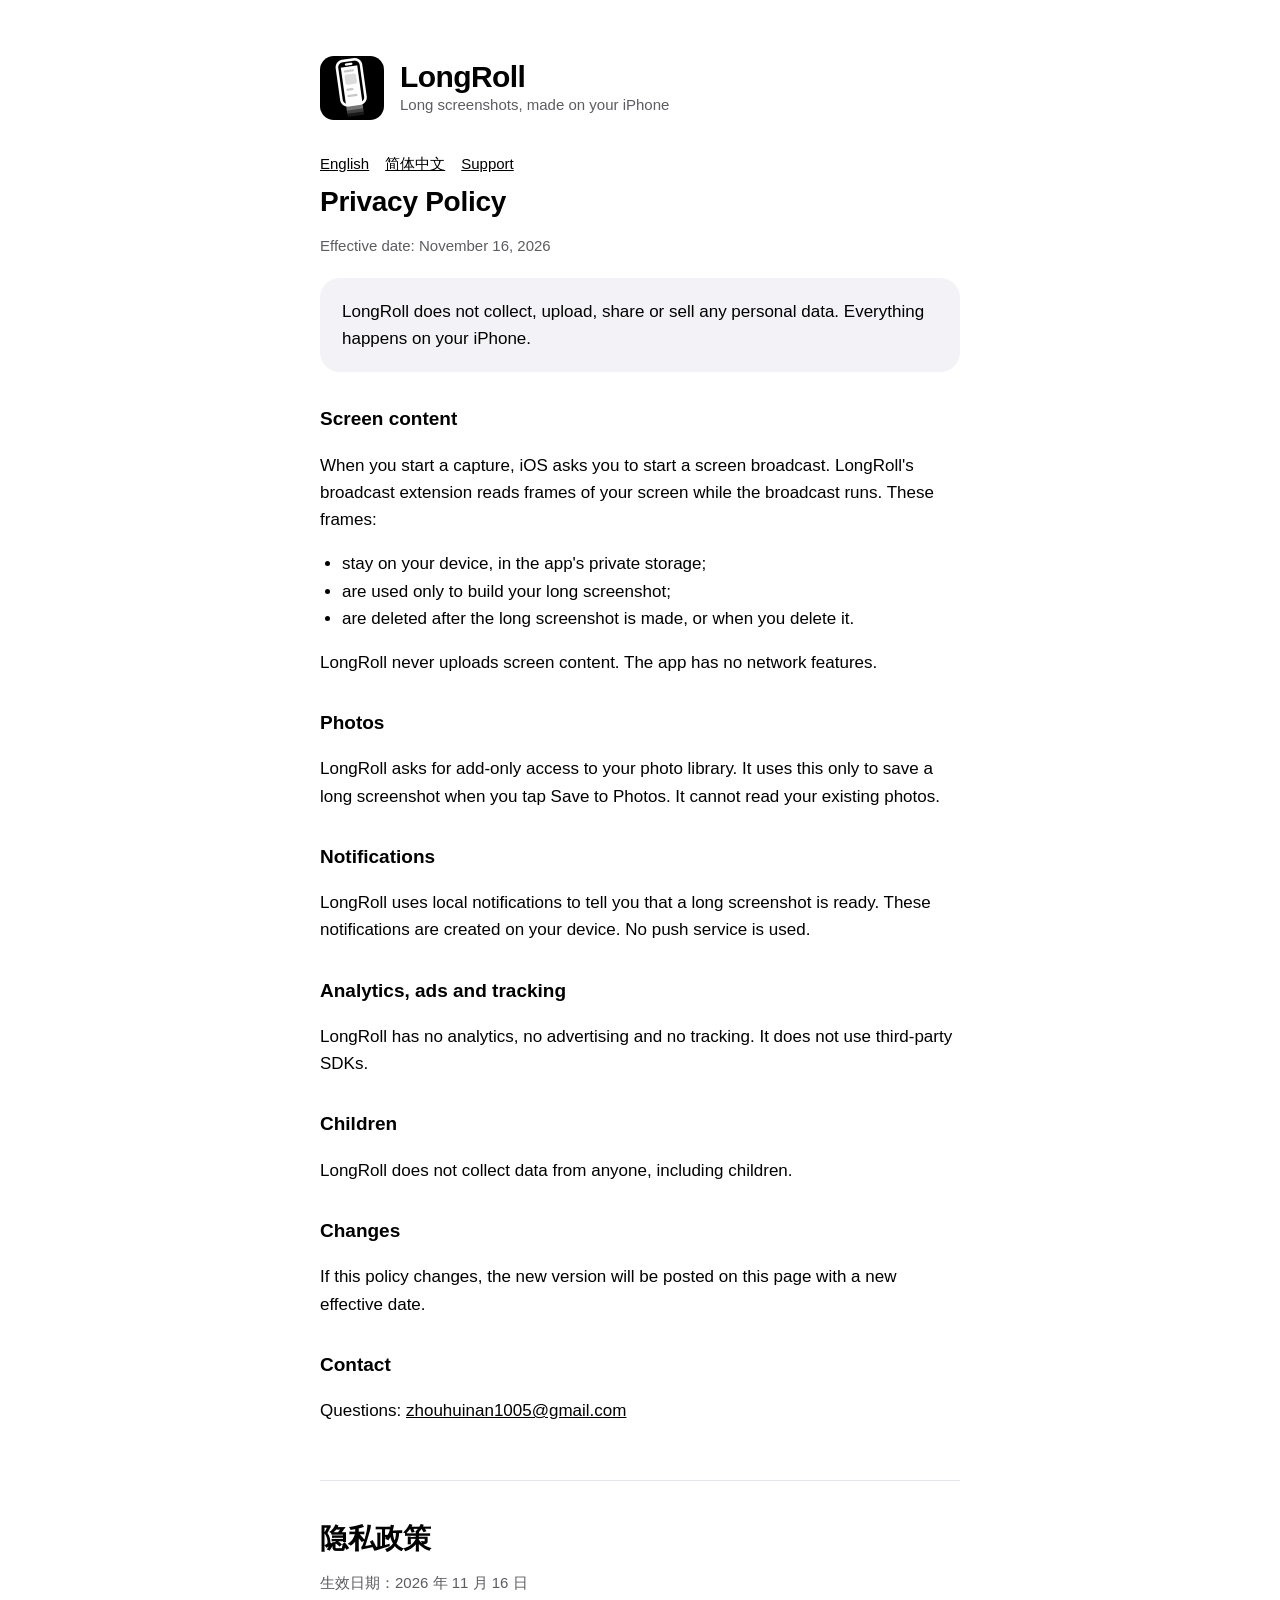
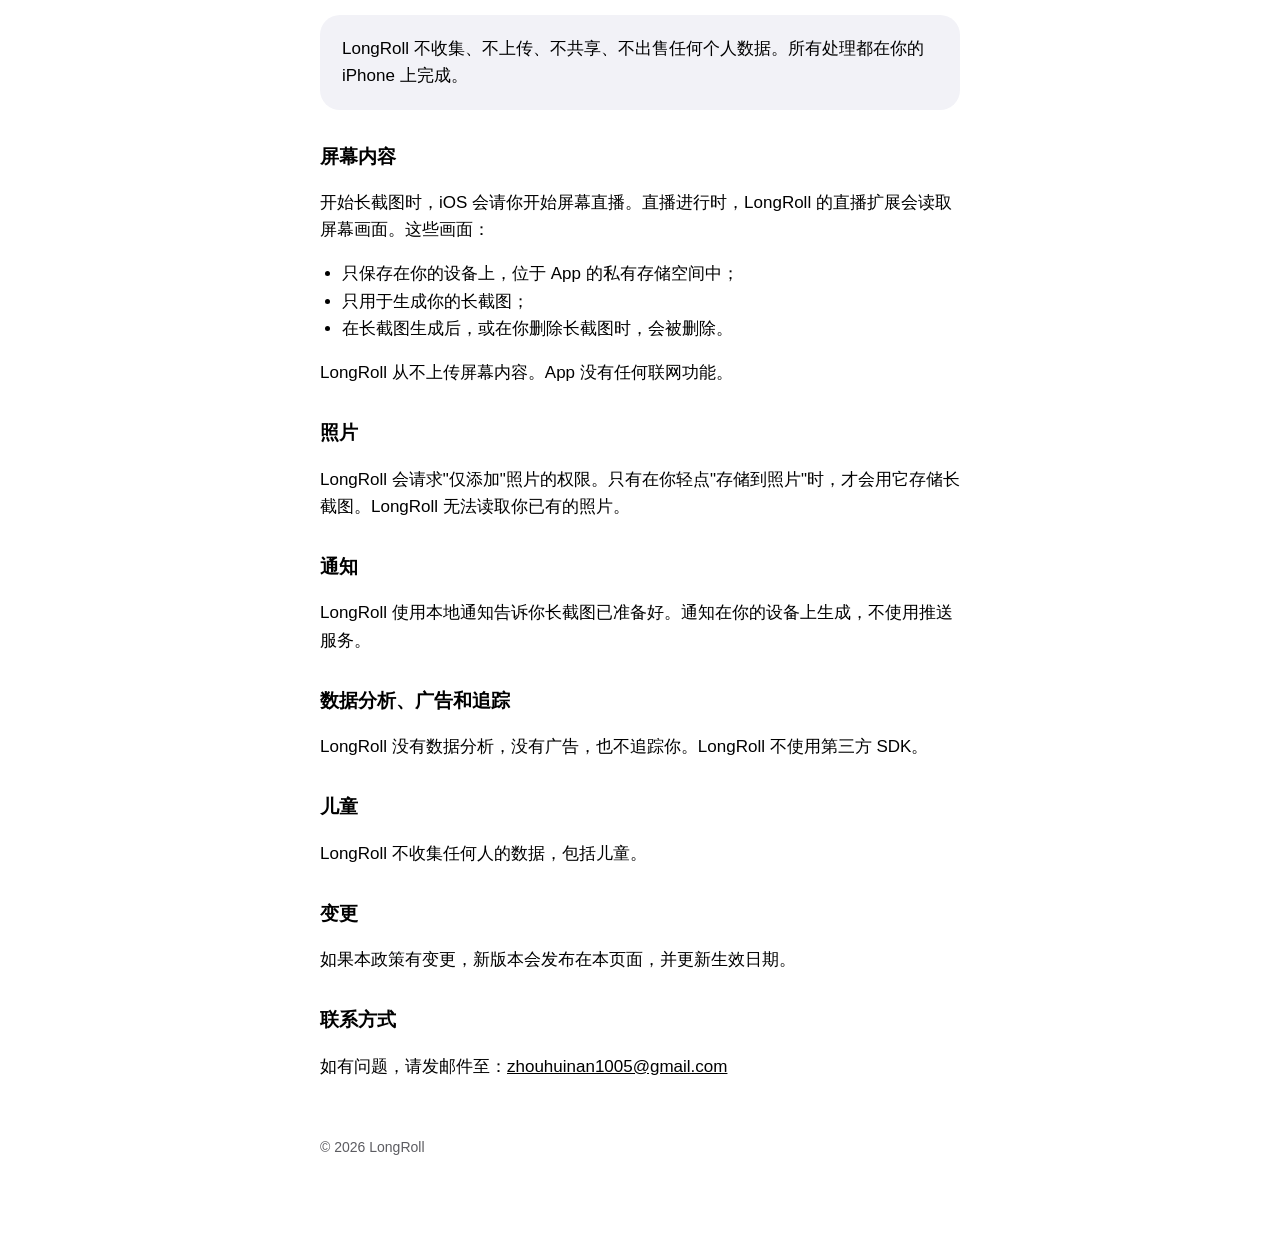
==== privacy.html @ 87465821 "LongRoll support and privacy pages" ====
<!doctype html>
<html lang="en">
<head>
<meta charset="utf-8">
<meta name="viewport" content="width=device-width, initial-scale=1">
<title>LongRoll Privacy Policy</title>
<link rel="stylesheet" href="style.css">
</head>
<body>
<main>
<header>
<img src="icon.png" alt="LongRoll app icon">
<div>
<div class="name">LongRoll</div>
<div class="tag">Long screenshots, made on your iPhone</div>
</div>
</header>

<nav class="lang"><a href="#en">English</a><a href="#zh">简体中文</a><a href="./">Support</a></nav>

<section id="en" lang="en">
<h1>Privacy Policy</h1>
<p class="muted">Effective date: November 16, 2026</p>

<div class="card">LongRoll does not collect, upload, share or sell any personal data. Everything happens on your iPhone.</div>

<h2>Screen content</h2>
<p>When you start a capture, iOS asks you to start a screen broadcast. LongRoll's broadcast extension reads frames of your screen while the broadcast runs. These frames:</p>
<ul>
<li>stay on your device, in the app's private storage;</li>
<li>are used only to build your long screenshot;</li>
<li>are deleted after the long screenshot is made, or when you delete it.</li>
</ul>
<p>LongRoll never uploads screen content. The app has no network features.</p>

<h2>Photos</h2>
<p>LongRoll asks for add-only access to your photo library. It uses this only to save a long screenshot when you tap Save to Photos. It cannot read your existing photos.</p>

<h2>Notifications</h2>
<p>LongRoll uses local notifications to tell you that a long screenshot is ready. These notifications are created on your device. No push service is used.</p>

<h2>Analytics, ads and tracking</h2>
<p>LongRoll has no analytics, no advertising and no tracking. It does not use third-party SDKs.</p>

<h2>Children</h2>
<p>LongRoll does not collect data from anyone, including children.</p>

<h2>Changes</h2>
<p>If this policy changes, the new version will be posted on this page with a new effective date.</p>

<h2>Contact</h2>
<p>Questions: <a href="mailto:zhouhuinan1005@gmail.com">zhouhuinan1005@gmail.com</a></p>
</section>

<section id="zh" lang="zh-Hans">
<h1>隐私政策</h1>
<p class="muted">生效日期：2026 年 11 月 16 日</p>

<div class="card">LongRoll 不收集、不上传、不共享、不出售任何个人数据。所有处理都在你的 iPhone 上完成。</div>

<h2>屏幕内容</h2>
<p>开始长截图时，iOS 会请你开始屏幕直播。直播进行时，LongRoll 的直播扩展会读取屏幕画面。这些画面：</p>
<ul>
<li>只保存在你的设备上，位于 App 的私有存储空间中；</li>
<li>只用于生成你的长截图；</li>
<li>在长截图生成后，或在你删除长截图时，会被删除。</li>
</ul>
<p>LongRoll 从不上传屏幕内容。App 没有任何联网功能。</p>

<h2>照片</h2>
<p>LongRoll 会请求"仅添加"照片的权限。只有在你轻点"存储到照片"时，才会用它存储长截图。LongRoll 无法读取你已有的照片。</p>

<h2>通知</h2>
<p>LongRoll 使用本地通知告诉你长截图已准备好。通知在你的设备上生成，不使用推送服务。</p>

<h2>数据分析、广告和追踪</h2>
<p>LongRoll 没有数据分析，没有广告，也不追踪你。LongRoll 不使用第三方 SDK。</p>

<h2>儿童</h2>
<p>LongRoll 不收集任何人的数据，包括儿童。</p>

<h2>变更</h2>
<p>如果本政策有变更，新版本会发布在本页面，并更新生效日期。</p>

<h2>联系方式</h2>
<p>如有问题，请发邮件至：<a href="mailto:zhouhuinan1005@gmail.com">zhouhuinan1005@gmail.com</a></p>
</section>

<footer>© 2026 LongRoll</footer>
</main>
</body>
</html>
---- style.css ----
:root {
  color-scheme: light dark;
  --bg: #ffffff;
  --fg: #000000;
  --muted: #5c5c61;
  --card: #f2f2f7;
  --line: #e5e5ea;
}
@media (prefers-color-scheme: dark) {
  :root {
    --bg: #000000;
    --fg: #ffffff;
    --muted: #a1a1a6;
    --card: #1c1c1e;
    --line: #2c2c2e;
  }
}
* { box-sizing: border-box; }
body {
  margin: 0;
  background: var(--bg);
  color: var(--fg);
  font: 17px/1.6 -apple-system, BlinkMacSystemFont, "Segoe UI", "PingFang SC",
    "Hiragino Sans GB", "Microsoft YaHei", Helvetica, Arial, sans-serif;
  -webkit-text-size-adjust: 100%;
}
main {
  max-width: 680px;
  margin: 0 auto;
  padding: 56px 20px 80px;
}
header {
  display: flex;
  align-items: center;
  gap: 16px;
  margin-bottom: 32px;
}
header img {
  width: 64px;
  height: 64px;
  border-radius: 14px;
}
header .name {
  font-size: 30px;
  font-weight: 800;
  letter-spacing: -0.02em;
  line-height: 1.1;
}
header .tag { color: var(--muted); font-size: 15px; }
h1 { font-size: 28px; line-height: 1.25; margin: 0 0 8px; letter-spacing: -0.01em; }
h2 { font-size: 19px; margin: 32px 0 6px; }
p, li { color: var(--fg); }
.muted { color: var(--muted); font-size: 15px; }
ul { padding-left: 22px; }
a { color: inherit; }
.card {
  background: var(--card);
  border-radius: 20px;
  padding: 20px 22px;
  margin: 20px 0;
}
nav.lang {
  display: flex;
  gap: 16px;
  font-size: 15px;
  margin-bottom: 8px;
}
section + section {
  margin-top: 56px;
  padding-top: 40px;
  border-top: 1px solid var(--line);
}
footer {
  margin-top: 56px;
  font-size: 14px;
  color: var(--muted);
}
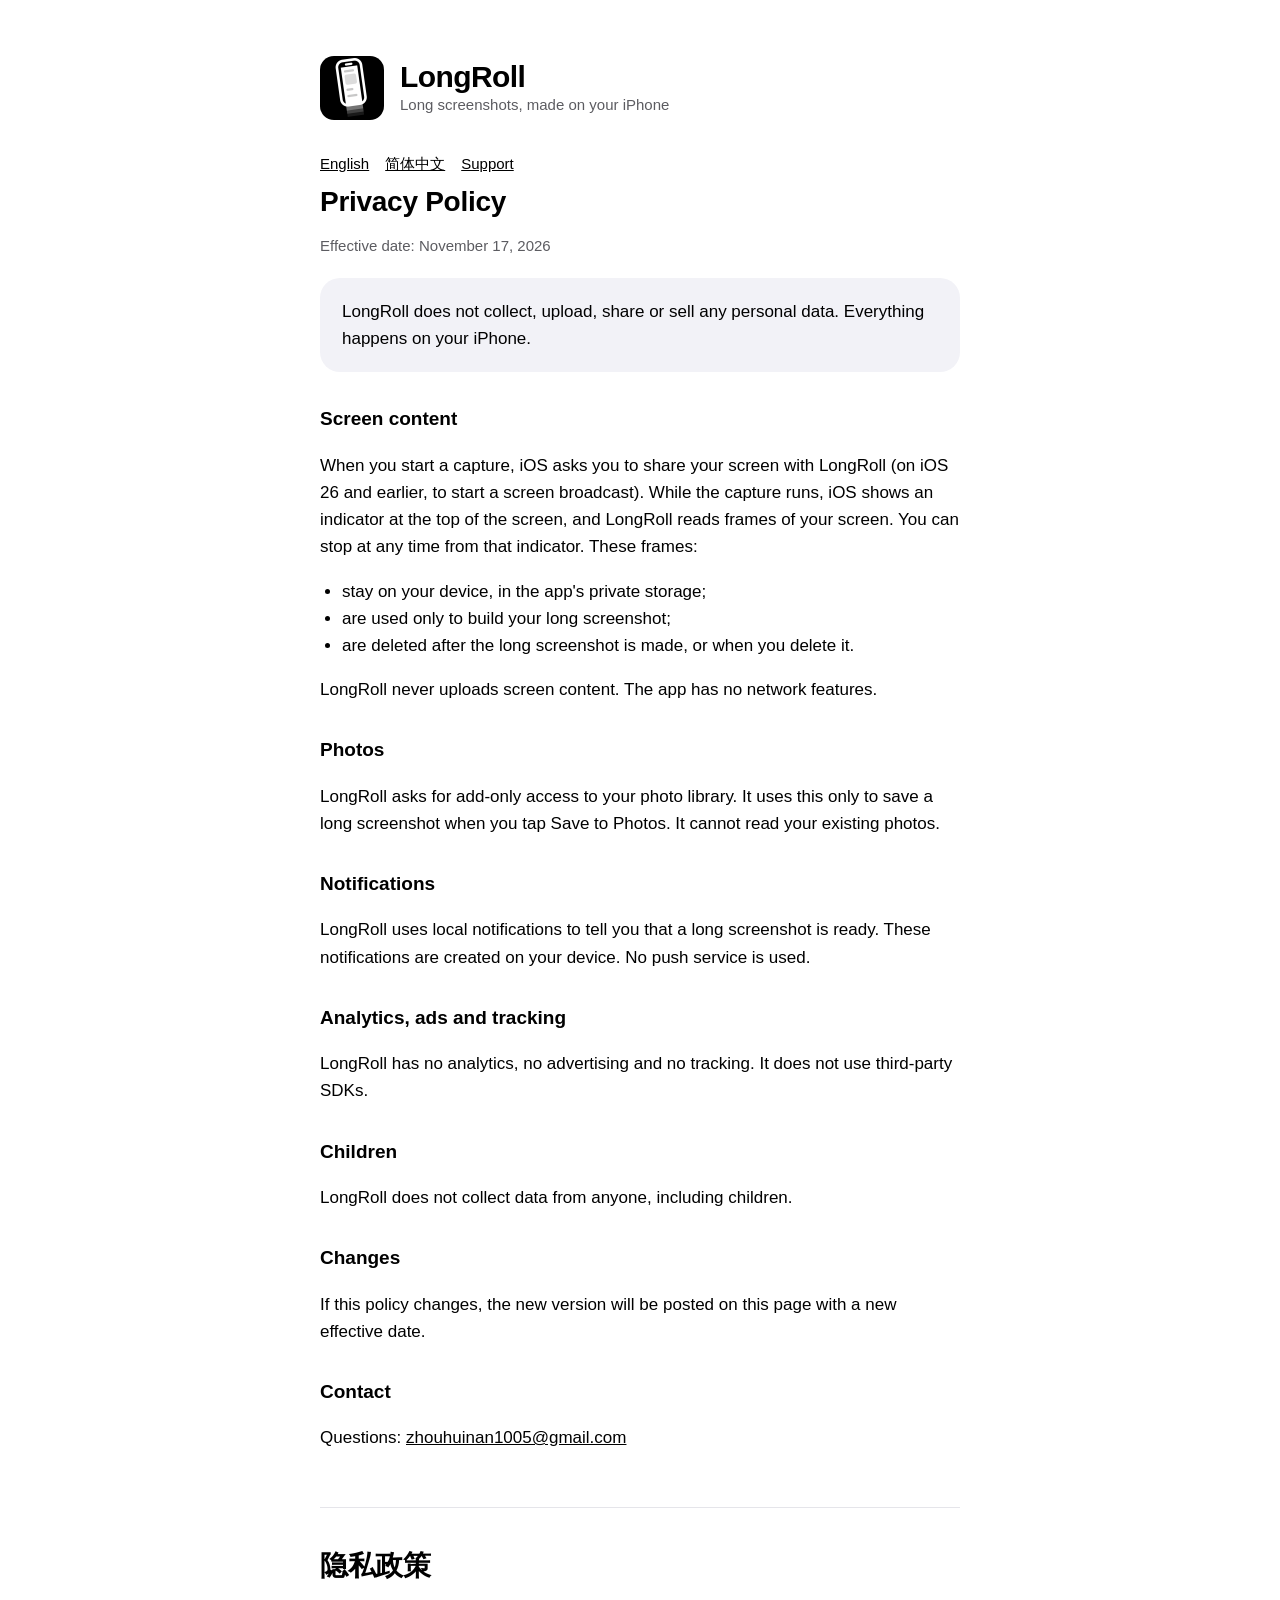
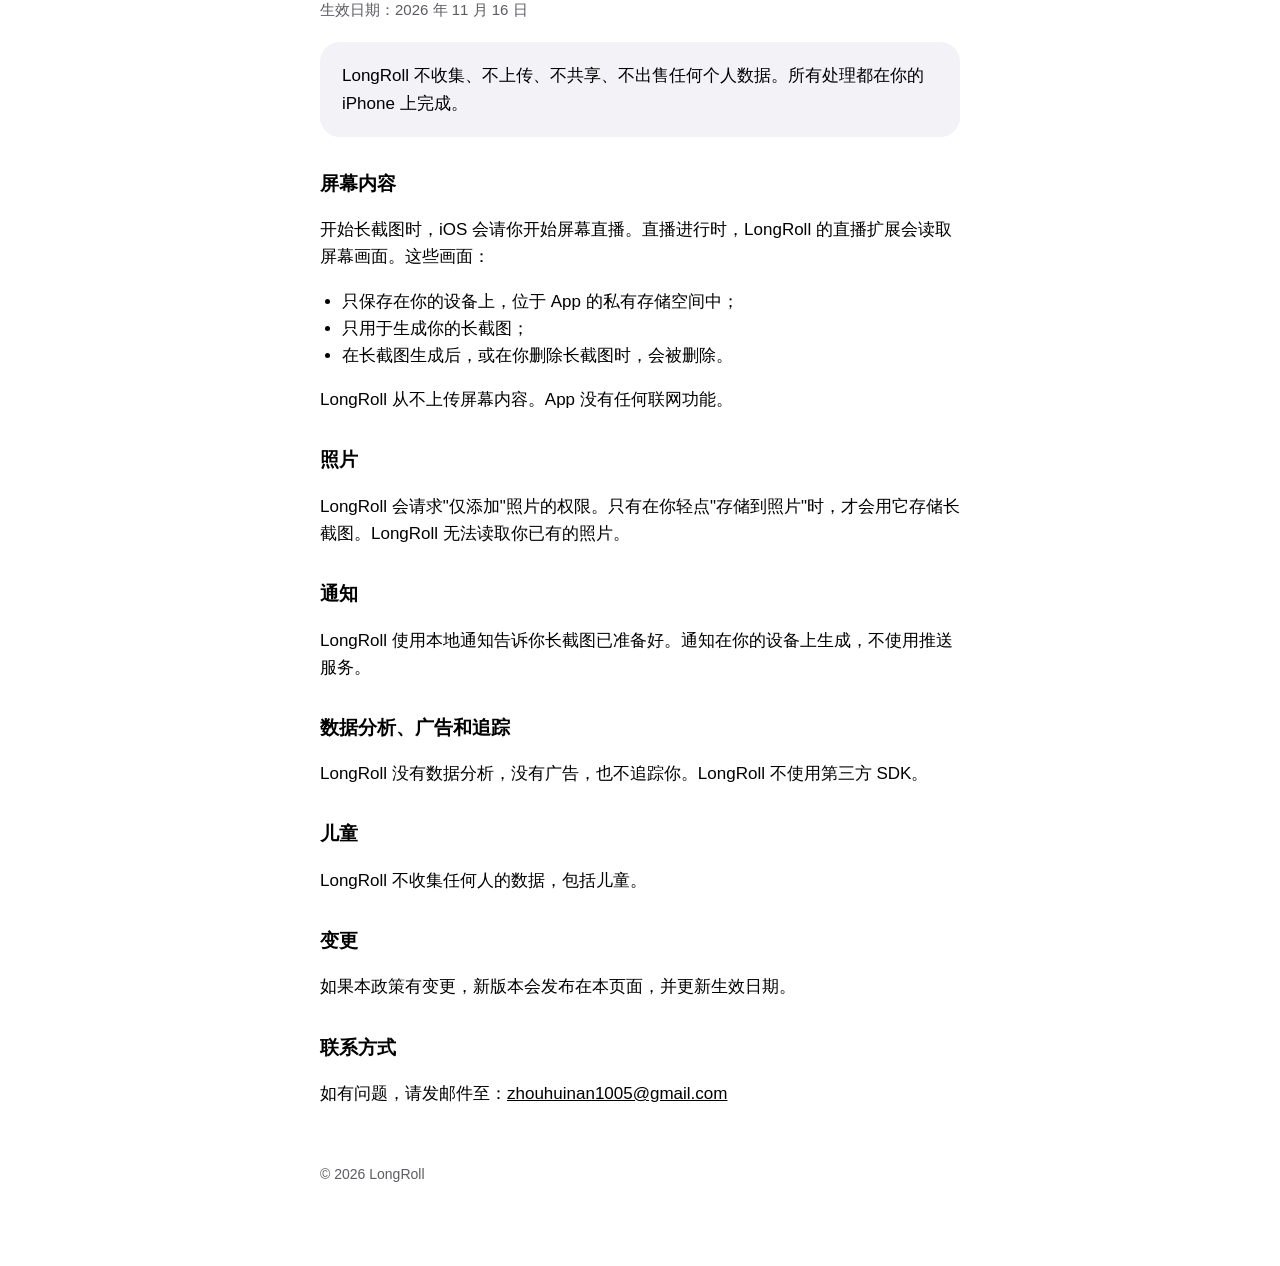
==== commit 0e632ed5: "Privacy policy: iOS 27 screen sharing, effective November 17, 2026" ====
--- a/privacy.html
+++ b/privacy.html
@@ -20,12 +20,12 @@
 
 <section id="en" lang="en">
 <h1>Privacy Policy</h1>
-<p class="muted">Effective date: November 16, 2026</p>
+<p class="muted">Effective date: November 17, 2026</p>
 
 <div class="card">LongRoll does not collect, upload, share or sell any personal data. Everything happens on your iPhone.</div>
 
 <h2>Screen content</h2>
-<p>When you start a capture, iOS asks you to start a screen broadcast. LongRoll's broadcast extension reads frames of your screen while the broadcast runs. These frames:</p>
+<p>When you start a capture, iOS asks you to share your screen with LongRoll (on iOS 26 and earlier, to start a screen broadcast). While the capture runs, iOS shows an indicator at the top of the screen, and LongRoll reads frames of your screen. You can stop at any time from that indicator. These frames:</p>
 <ul>
 <li>stay on your device, in the app's private storage;</li>
 <li>are used only to build your long screenshot;</li>
